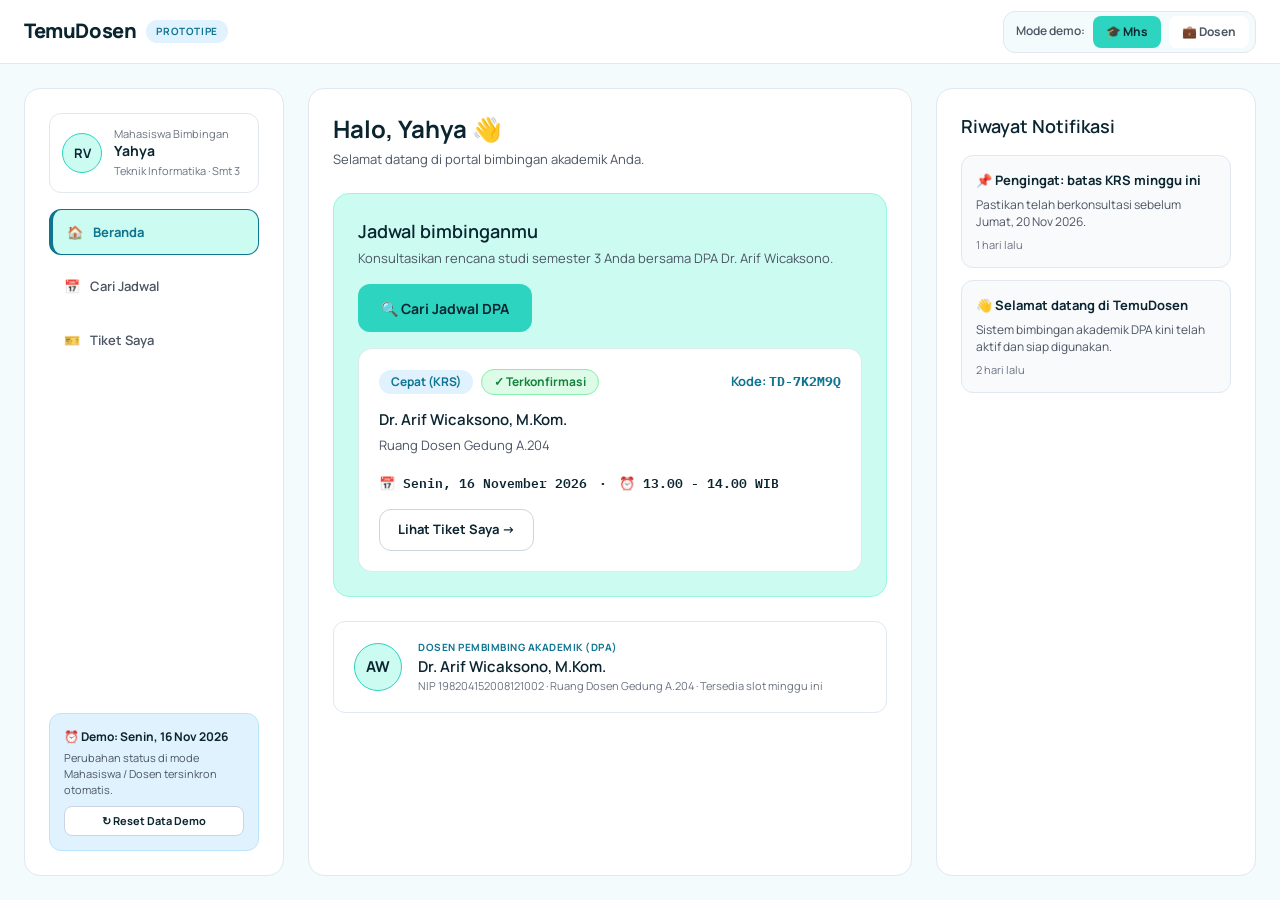
==== index.html @ 5d3fb0df "Upload awal front-end TemuDosen" ====
<!DOCTYPE html>
<html lang="id">
<head>
  <meta charset="UTF-8">
  <meta name="viewport" content="width=device-width, initial-scale=1.0">
  <title>TemuDosen — Beranda Mahasiswa</title>
  <!-- Google Fonts: Manrope & IBM Plex Mono -->
  <link rel="preconnect" href="https://fonts.googleapis.com">
  <link rel="preconnect" href="https://fonts.gstatic.com" crossorigin>
  <link href="https://fonts.googleapis.com/css2?family=IBM+Plex+Mono:wght@400;500;600;700&family=Manrope:wght@400;500;600;700;800&display=swap" rel="stylesheet">
  <!-- Bootstrap 5 CSS untuk membantu styling tombol dan utilitas -->
  <link href="https://cdn.jsdelivr.net/npm/bootstrap@5.3.3/dist/css/bootstrap.min.css" rel="stylesheet">
  <!-- Stylesheet Utama TemuDosen -->
  <link rel="stylesheet" href="css/style.css">
</head>
<body data-page="beranda">
  <!-- ==================== TOP NAVBAR ==================== -->
  <header class="topbar">
    <div class="topbar-inner">
      <a href="index.html" class="brand">
        <span class="brand-name">TemuDosen</span>
        <span class="brand-badge">PROTOTIPE</span>
      </a>

      <!-- Pengalih Mode Demo antar Halaman Mahasiswa & Dosen -->
      <div class="mode-switcher" aria-label="Pengalih Mode Demo">
        <span class="mode-switcher-label">Mode demo:</span>
        <a href="index.html" class="btn btn-sm mode-btn is-active" aria-current="page">🎓 Mhs</a>
        <a href="atur-jadwal.html" class="btn btn-sm mode-btn">💼 Dosen</a>
      </div>
    </div>
  </header>

  <!-- ==================== LAYOUT 3 ZONA ==================== -->
  <div class="app-layout">
    <!-- ZONA 1: SIDEBAR KIRI MAHASISWA -->
    <nav class="sidebar" aria-label="Menu Navigasi Mahasiswa">
      <!-- Kartu Profil Mahasiswa -->
      <div class="profile-card">
        <div class="avatar" aria-hidden="true">RV</div>
        <div>
          <span class="caption d-block">Mahasiswa Bimbingan</span>
          <div class="profile-name">Yahya</div>
          <span class="caption">Teknik Informatika · Smt 3</span>
        </div>
      </div>

      <!-- Daftar Link Menu (<a href>) -->
      <ul class="nav-menu">
        <li>
          <a href="index.html" class="nav-item is-active" aria-current="page">
            <span>🏠</span>
            <span>Beranda</span>
          </a>
        </li>
        <li>
          <a href="cari-jadwal.html" class="nav-item">
            <span>📅</span>
            <span>Cari Jadwal</span>
          </a>
        </li>
        <li>
          <a href="tiket.html" class="nav-item">
            <span>🎫</span>
            <span>Tiket Saya</span>
          </a>
        </li>
      </ul>

      <!-- Kotak Informasi Demo -->
      <div class="demo-callout">
        <strong>⏰ Demo: Senin, 16 Nov 2026</strong>
        <p>Perubahan status di mode Mahasiswa / Dosen tersinkron otomatis.</p>
        <button type="button" id="btnResetDemo" class="btn btn-outline-secondary btn-sm w-100 btn-reset-demo">
          ↻ Reset Data Demo
        </button>
      </div>
    </nav>

    <!-- ZONA 2: KONTEN UTAMA (LAYAR 1 — BERANDA) -->
    <main class="main-content">
      <section>
        <h1 class="page-title">Halo, Yahya 👋</h1>
        <p class="page-subtitle">Selamat datang di portal bimbingan akademik Anda.</p>
      </section>

      <!-- Hero Box Jadwal Bimbingan -->
      <section class="hero-box" aria-label="Jadwal Bimbingan Aktif">
        <div class="hero-top">
          <div>
            <h2 class="section-title">Jadwal bimbinganmu</h2>
            <p class="page-subtitle">Konsultasikan rencana studi semester 3 Anda bersama DPA Dr. Arif Wicaksono.</p>
          </div>
          <a href="cari-jadwal.html" class="btn btn-primary btn-lg">
            🔍 Cari Jadwal DPA
          </a>
        </div>

        <!-- Kartu Tiket Aktif (diisi ulang otomatis oleh js/app.js) -->
        <div id="berandaTicketContainer">
          <div class="hero-ticket-card">
            <div class="ticket-card-top">
              <div class="badge-group">
                <span class="badge badge-info">Cepat (KRS)</span>
                <span class="badge badge-success">✓ Terkonfirmasi</span>
              </div>
              <div class="ticket-code-inline">
                Kode: <span class="mono">TD-7K2M9Q</span>
              </div>
            </div>

            <div>
              <h3 class="card-title">Dr. Arif Wicaksono, M.Kom.</h3>
              <p class="page-subtitle">Ruang Dosen Gedung A.204</p>
            </div>

            <div class="ticket-card-bottom">
              <div class="ticket-datetime mono">
                <span>📅 Senin, 16 November 2026</span>
                <span>·</span>
                <span>⏰ 13.00 - 14.00 WIB</span>
              </div>
              <a href="tiket.html" class="btn btn-outline-secondary">
                Lihat Tiket Saya →
              </a>
            </div>
          </div>
        </div>
      </section>

      <!-- Kartu Profil Dosen Pembimbing Akademik (DPA) -->
      <section class="dpa-card" aria-label="Informasi Dosen Pembimbing Akademik">
        <div class="avatar avatar-lg" aria-hidden="true">AW</div>
        <div>
          <span class="label-upper">DOSEN PEMBIMBING AKADEMIK (DPA)</span>
          <h3 class="card-title">Dr. Arif Wicaksono, M.Kom.</h3>
          <p class="caption">NIP 198204152008121002 · Ruang Dosen Gedung A.204 · Tersedia slot minggu ini</p>
        </div>
      </section>
    </main>

    <!-- ZONA 3: PANEL KANAN (RIWAYAT NOTIFIKASI) -->
    <aside class="aside-panel" aria-label="Riwayat Notifikasi">
      <h2 class="section-title">Riwayat Notifikasi</h2>

      <div id="notifList" class="notif-list">
        <article class="notif-card">
          <div class="notif-title">📌 Pengingat: batas KRS minggu ini</div>
          <p class="notif-body">Pastikan telah berkonsultasi sebelum Jumat, 20 Nov 2026.</p>
          <span class="caption">1 hari lalu</span>
        </article>

        <article class="notif-card">
          <div class="notif-title">👋 Selamat datang di TemuDosen</div>
          <p class="notif-body">Sistem bimbingan akademik DPA kini telah aktif dan siap digunakan.</p>
          <span class="caption">2 hari lalu</span>
        </article>
      </div>
    </aside>
  </div>

  <!-- Toast Umpan Balik Ringan -->
  <div id="toast" class="toast" role="status" aria-live="polite"></div>

  <script src="js/app.js"></script>
</body>
</html>
---- css/style.css ----
/* ==========================================================================
   TemuDosen — Stylesheet Utama (Hi-Fi Prototype)
   Acuan: Laporan Tahap 2 Bab 2 (Design System), Bab 3 (Atomic & FSM), Bab 4 (Hi-Fi)
   ========================================================================== */

/* 1. DESIGN TOKENS (:root) — Proporsi Warna 60-30-10, Spasi 8-Titik, Tipografi */
:root {
  /* 60% Surface & Background */
  --color-bg-canvas: #F4FBFC;
  --color-bg-surface: #FFFFFF;
  --color-surface-subtle: #F8FAFC;
  --color-surface-muted: #F1F5F9;

  /* 30% Structural, Border & Text (Lulus WCAG AAA di atas putih/panel) */
  --color-text-primary: #0B2530;
  --color-text-secondary: #4B5563;
  --color-text-muted: #6B7280;
  --color-border: #E2E8F0;
  --color-border-strong: #CBD5E1;

  /* 10% Primary Accent & Highlight */
  --color-action-primary: #2DD4BF;       /* Teks wajib #0B2530 (CR 8,54:1 AAA) */
  --color-action-primary-hover: #22BFA9;
  --color-accent-selected: #0E7490;      /* Teks wajib #FFFFFF (CR 5,36:1 AA) */
  --color-highlight-mint: #CCFBF1;
  --color-highlight-mint-soft: #E6FBF6;
  --color-highlight-cyan-soft: #E0F2FE;

  /* Warna Semantik Status (Lulus WCAG AA + Wajib Dual-Signifier) */
  --color-status-success: #15803D;
  --color-status-success-bg: #DCFCE7;
  --color-status-success-soft: #F0FDF4;
  --color-status-success-border: #86EFAC;

  --color-status-warning: #B45309;
  --color-status-warning-bg: #FEF3C7;

  --color-status-danger: #B91C1C;
  --color-status-danger-hover: #991B1B;
  --color-status-danger-bg: #FEF2F2;
  --color-status-danger-border: #FCA5A5;

  --color-category-skripsi-bg: #EDE9FE;
  --color-category-skripsi-text: #5B21B6;

  /* Tipografi */
  --font-sans: 'Manrope', -apple-system, BlinkMacSystemFont, sans-serif;
  --font-mono: 'IBM Plex Mono', monospace;

  /* Skala Spasi 8-Titik */
  --space-xs: 4px;
  --space-sm: 8px;
  --space-md: 16px;
  --space-lg: 24px;
  --space-xl: 32px;

  /* Radius & Ukuran Kontrol */
  --radius-sm: 8px;
  --radius-md: 12px;
  --radius-lg: 16px;
  --radius-pill: 999px;
  --control-height: 48px;

  /* Transisi Micro-interaction (Ambang Kognitif <= 100ms & 150-300ms) */
  --transition-fast: 100ms ease;
  --transition-base: 200ms ease;
}

/* 2. RESET & BASE TYPOGRAPHY (Kompatibel dengan Bootstrap 5 CSS) */
*,
*::before,
*::after {
  box-sizing: border-box;
}

h1, h2, h3, h4, h5, h6, p, ul, ol {
  margin: 0;
}

ul, ol {
  padding: 0;
}

body {
  font-family: var(--font-sans);
  font-size: 13px;
  line-height: 1.54;
  color: var(--color-text-primary);
  background-color: var(--color-bg-canvas);
  min-height: 100vh;
  -webkit-font-smoothing: antialiased;
}

a {
  color: inherit;
  text-decoration: none;
}

a:hover {
  color: inherit;
}

button,
input,
select {
  font-family: inherit;
  font-size: inherit;
  color: inherit;
}

.mono {
  font-family: var(--font-mono);
  font-variant-numeric: tabular-nums;
}

/* Hierarki Tipografi Modular (Bab 2.1) */
h1, .page-title {
  font-size: 24px;
  font-weight: 700;
  line-height: 32px;
  color: var(--color-text-primary);
}

h2, .section-title {
  font-size: 18px;
  font-weight: 600;
  line-height: 26px;
  color: var(--color-text-primary);
}

h3, .card-title {
  font-size: 15px;
  font-weight: 600;
  line-height: 22px;
  color: var(--color-text-primary);
}

.page-subtitle {
  font-size: 13px;
  color: var(--color-text-secondary);
  margin-top: var(--space-xs);
}

.caption {
  font-size: 11px;
  line-height: 16px;
  color: var(--color-text-muted);
}

.label-upper {
  display: block;
  font-size: 10px;
  font-weight: 700;
  line-height: 14px;
  letter-spacing: 0.05em;
  text-transform: uppercase;
  color: var(--color-text-muted);
}

/* 3. LAYOUT UTAMA (Top Navbar 64px + Grid 3 Zona Desktop 1440px) */
.topbar {
  position: sticky;
  top: 0;
  z-index: 50;
  height: 64px;
  background-color: var(--color-bg-surface);
  border-bottom: 1px solid var(--color-border);
}

.topbar-inner {
  max-width: 1440px;
  height: 100%;
  margin: 0 auto;
  padding: 0 var(--space-lg);
  display: flex;
  align-items: center;
  justify-content: space-between;
  gap: var(--space-md);
}

.brand {
  display: flex;
  align-items: center;
  gap: 10px;
}

.brand-name {
  font-size: 20px;
  font-weight: 800;
  letter-spacing: -0.02em;
  color: var(--color-text-primary);
}

.brand-badge {
  font-size: 10px;
  font-weight: 700;
  letter-spacing: 0.06em;
  padding: 4px 10px;
  border-radius: var(--radius-pill);
  background-color: var(--color-highlight-cyan-soft);
  color: var(--color-accent-selected);
}

.mode-switcher {
  display: flex;
  align-items: center;
  gap: var(--space-sm);
  background-color: var(--color-bg-canvas);
  border: 1px solid var(--color-border);
  border-radius: var(--radius-md);
  padding: 4px 6px 4px 12px;
}

.mode-switcher-label {
  font-size: 12px;
  font-weight: 600;
  color: var(--color-text-secondary);
}

.mode-btn {
  display: inline-flex;
  align-items: center;
  gap: 6px;
  min-height: 32px;
  padding: 5px 14px;
  border: 1px solid transparent;
  border-radius: var(--radius-sm);
  background-color: var(--color-bg-surface);
  font-size: 12px;
  font-weight: 600;
  color: var(--color-text-secondary);
  cursor: pointer;
  transition: background-color var(--transition-fast), color var(--transition-fast), transform var(--transition-fast);
}

.mode-btn:hover {
  color: var(--color-text-primary);
  background-color: var(--color-surface-subtle);
}

.mode-btn.is-active {
  background-color: var(--color-action-primary);
  color: var(--color-text-primary);
  font-weight: 700;
}

.mode-btn.is-active:hover {
  background-color: var(--color-action-primary-hover);
  color: var(--color-text-primary);
}

/* Grid 3 Zona: Sidebar Kiri (~260px) | Konten Utama (Fluid) | Panel Kanan (~320px) */
.app-layout {
  max-width: 1440px;
  margin: 0 auto;
  padding: var(--space-lg);
  display: grid;
  grid-template-columns: 260px minmax(0, 1fr) 320px;
  gap: var(--space-lg);
  align-items: start;
}

.sidebar,
.main-content,
.aside-panel {
  background-color: var(--color-bg-surface);
  border: 1px solid var(--color-border);
  border-radius: var(--radius-lg);
  padding: var(--space-lg);
}

.sidebar {
  display: flex;
  flex-direction: column;
  gap: var(--space-md);
  min-height: calc(100vh - 112px);
}

.main-content {
  display: flex;
  flex-direction: column;
  gap: var(--space-lg);
  min-height: calc(100vh - 112px);
}

.aside-panel {
  display: flex;
  flex-direction: column;
  gap: var(--space-md);
  min-height: calc(100vh - 112px);
}

/* Sidebar: Kartu Profil, Daftar Menu, & Boks Demo */
.profile-card {
  display: flex;
  align-items: center;
  gap: 12px;
  padding: 12px;
  border: 1px solid var(--color-border);
  border-radius: var(--radius-md);
  background-color: var(--color-bg-surface);
}

.avatar {
  width: 40px;
  height: 40px;
  flex-shrink: 0;
  border-radius: 50%;
  display: flex;
  align-items: center;
  justify-content: center;
  font-weight: 700;
  font-size: 13px;
  background-color: var(--color-highlight-mint);
  color: var(--color-text-primary);
  border: 1.5px solid var(--color-action-primary);
}

.avatar-lg {
  width: 48px;
  height: 48px;
  font-size: 15px;
}

.avatar-accent {
  background-color: var(--color-accent-selected);
  color: #FFFFFF;
  border-color: var(--color-accent-selected);
}

.avatar-success {
  background-color: var(--color-status-success-bg);
  color: var(--color-status-success);
  border-color: var(--color-status-success-border);
}

.profile-name {
  font-size: 14px;
  font-weight: 700;
  line-height: 1.3;
}

.nav-menu {
  display: flex;
  flex-direction: column;
  gap: var(--space-sm);
  list-style: none;
}

.nav-item {
  display: flex;
  align-items: center;
  gap: 10px;
  padding: 12px 14px;
  border-radius: var(--radius-md);
  border: 1.5px solid transparent;
  font-size: 13px;
  font-weight: 600;
  color: var(--color-text-secondary);
  transition: background-color var(--transition-fast), border-color var(--transition-fast), color var(--transition-fast);
}

.nav-item:hover {
  background-color: var(--color-surface-subtle);
  color: var(--color-text-primary);
}

.nav-item.is-active {
  background-color: var(--color-highlight-mint);
  border-color: var(--color-accent-selected);
  border-left-width: 4px;
  color: var(--color-accent-selected);
  font-weight: 700;
}

.demo-callout {
  margin-top: auto;
  padding: 14px;
  border-radius: var(--radius-md);
  background-color: var(--color-highlight-cyan-soft);
  border: 1px solid #BAE6FD;
  font-size: 12px;
}

.demo-callout strong {
  display: block;
  margin-bottom: var(--space-xs);
  color: var(--color-text-primary);
}

.demo-callout p {
  font-size: 11px;
  color: var(--color-text-secondary);
  line-height: 1.45;
}

/* 4. KOMPONEN ATOMIC & MOLECULAR */

/* Tombol Dasar — Override Bootstrap .btn agar sesuai warna Hi-Fi TemuDosen */
.btn {
  display: inline-flex;
  align-items: center;
  justify-content: center;
  gap: var(--space-sm);
  min-height: 42px;
  padding: 0 18px;
  border-radius: var(--radius-md);
  border: 1.5px solid transparent;
  font-size: 13px;
  font-weight: 700;
  cursor: pointer;
  white-space: nowrap;
  text-decoration: none;
  transition: background-color var(--transition-fast), border-color var(--transition-fast), transform var(--transition-fast), box-shadow var(--transition-fast), opacity var(--transition-fast);
}

.btn-sm {
  min-height: 32px;
  padding: 4px 12px;
  font-size: 12px;
  border-radius: var(--radius-sm);
}

.btn-lg {
  min-height: var(--control-height);
  padding: 0 22px;
  font-size: 14px;
  border-radius: var(--radius-md);
}

.btn-block {
  width: 100%;
}

.btn-primary {
  --bs-btn-bg: var(--color-action-primary);
  --bs-btn-border-color: transparent;
  --bs-btn-color: var(--color-text-primary);
  --bs-btn-hover-bg: var(--color-action-primary-hover);
  --bs-btn-hover-border-color: transparent;
  --bs-btn-hover-color: var(--color-text-primary);
  --bs-btn-active-bg: var(--color-action-primary-hover);
  --bs-btn-active-border-color: transparent;
  --bs-btn-active-color: var(--color-text-primary);
  background-color: var(--color-action-primary);
  border-color: transparent;
  color: var(--color-text-primary);
}

.btn-primary:hover:not(:disabled) {
  background-color: var(--color-action-primary-hover);
  border-color: transparent;
  color: var(--color-text-primary);
  box-shadow: 0 4px 12px rgba(45, 212, 191, 0.28);
}

.btn-secondary,
.btn-outline-secondary {
  --bs-btn-bg: var(--color-bg-surface);
  --bs-btn-border-color: var(--color-border-strong);
  --bs-btn-color: var(--color-text-primary);
  --bs-btn-hover-bg: var(--color-surface-subtle);
  --bs-btn-hover-border-color: var(--color-text-secondary);
  --bs-btn-hover-color: var(--color-text-primary);
  --bs-btn-active-bg: var(--color-surface-muted);
  --bs-btn-active-border-color: var(--color-text-secondary);
  --bs-btn-active-color: var(--color-text-primary);
  background-color: var(--color-bg-surface);
  border-color: var(--color-border-strong);
  color: var(--color-text-primary);
}

.btn-secondary:hover:not(:disabled),
.btn-outline-secondary:hover:not(:disabled) {
  background-color: var(--color-surface-subtle);
  border-color: var(--color-text-secondary);
  color: var(--color-text-primary);
}

.btn-danger {
  --bs-btn-bg: var(--color-status-danger);
  --bs-btn-border-color: transparent;
  --bs-btn-color: #FFFFFF;
  --bs-btn-hover-bg: var(--color-status-danger-hover);
  --bs-btn-hover-border-color: transparent;
  --bs-btn-hover-color: #FFFFFF;
  background-color: var(--color-status-danger);
  border-color: transparent;
  color: #FFFFFF;
}

.btn-danger:hover:not(:disabled) {
  background-color: var(--color-status-danger-hover);
  border-color: transparent;
  color: #FFFFFF;
  box-shadow: 0 4px 12px rgba(185, 28, 28, 0.28);
}

.btn-icon-back {
  width: 40px;
  height: 40px;
  min-height: 40px;
  padding: 0;
  flex-shrink: 0;
  display: inline-flex;
  align-items: center;
  justify-content: center;
  border-radius: var(--radius-sm);
  border: 1px solid var(--color-border-strong);
  background-color: var(--color-bg-surface);
  color: var(--color-accent-selected);
  font-size: 16px;
  font-weight: 700;
  cursor: pointer;
  transition: background-color var(--transition-fast), border-color var(--transition-fast);
}

.btn-icon-back:hover {
  background-color: var(--color-highlight-mint-soft);
  border-color: var(--color-accent-selected);
  color: var(--color-accent-selected);
}

/* Badge / Status Pills (Dual-Signifier: Warna + Ikon + Teks) */
.badge {
  display: inline-flex;
  align-items: center;
  gap: 5px;
  padding: 4px 12px;
  border-radius: var(--radius-pill);
  font-size: 12px;
  font-weight: 700;
  line-height: 1.3;
  white-space: nowrap;
}

.badge-info {
  background-color: var(--color-highlight-cyan-soft);
  color: var(--color-accent-selected);
}

.badge-success {
  background-color: var(--color-status-success-bg);
  color: var(--color-status-success);
  border: 1px solid var(--color-status-success-border);
}

.badge-selected {
  background-color: var(--color-accent-selected);
  color: #FFFFFF;
}

.badge-muted {
  background-color: var(--color-border);
  color: var(--color-text-secondary);
}

.badge-danger {
  background-color: var(--color-status-danger-bg);
  color: var(--color-status-danger);
  border: 1px solid var(--color-status-danger-border);
}

.badge-mint {
  background-color: var(--color-highlight-mint);
  color: var(--color-text-primary);
}

.badge-skripsi {
  background-color: var(--color-category-skripsi-bg);
  color: var(--color-category-skripsi-text);
}

/* Segmented Control 2-Opsi (Hukum Hick: Opsi <= 5) */
.segmented-control {
  display: grid;
  grid-template-columns: 1fr 1fr;
  gap: 6px;
  padding: 5px;
  border-radius: var(--radius-md);
  background-color: var(--color-highlight-cyan-soft);
}

.segmented-btn {
  min-height: 40px;
  border: none;
  border-radius: var(--radius-sm);
  background: transparent;
  font-size: 13px;
  font-weight: 600;
  color: var(--color-text-secondary);
  cursor: pointer;
  transition: background-color var(--transition-fast), color var(--transition-fast);
}

.segmented-btn:hover:not(.is-active) {
  color: var(--color-text-primary);
}

.segmented-btn.is-active {
  background-color: var(--color-action-primary);
  color: var(--color-text-primary);
  font-weight: 700;
  box-shadow: 0 2px 6px rgba(11, 37, 48, 0.08);
}

/* 5. 6 STATUS INTERAKSI FSM (Default, Hover, Focus, Active, Disabled, Loading) */
button:focus-visible,
a:focus-visible,
input:focus-visible,
[tabindex]:focus-visible {
  outline: 2px solid var(--color-accent-selected);
  outline-offset: 2px;
}

.btn:active:not(:disabled),
.day-chip:active:not(:disabled),
.slot-card:active:not(:disabled),
.stepper-btn:active:not(:disabled) {
  transform: scale(0.98);
}

button:disabled,
.is-disabled {
  opacity: 0.48;
  cursor: not-allowed !important;
  pointer-events: none;
}

.btn.is-loading {
  opacity: 0.85;
  cursor: wait;
  pointer-events: none;
}

.btn.is-loading::before {
  content: "";
  width: 14px;
  height: 14px;
  border: 2px solid currentColor;
  border-right-color: transparent;
  border-radius: 50%;
  animation: spin 600ms linear infinite;
}

@keyframes spin {
  to { transform: rotate(360deg); }
}

/* 6. STYLING KHUSUS PER LAYAR */

/* Header Konten dengan Tombol Kembali (Layar 2 & 3) */
.page-header-row {
  display: flex;
  align-items: center;
  justify-content: space-between;
  gap: var(--space-md);
}

.page-header-left {
  display: flex;
  align-items: center;
  gap: 14px;
}

/* --- LAYAR 1: DASBOR UTAMA MAHASISWA --- */
.hero-box {
  background-color: var(--color-highlight-mint);
  border: 1px solid #99F6E4;
  border-radius: var(--radius-lg);
  padding: var(--space-lg);
  display: flex;
  flex-direction: column;
  gap: var(--space-md);
}

.hero-top {
  display: flex;
  align-items: center;
  justify-content: space-between;
  gap: var(--space-md);
  flex-wrap: wrap;
}

.hero-ticket-card {
  background-color: var(--color-bg-surface);
  border-radius: 14px;
  padding: 20px;
  border: 1px solid rgba(14, 116, 144, 0.14);
  display: flex;
  flex-direction: column;
  gap: 14px;
}

.ticket-card-top {
  display: flex;
  align-items: center;
  justify-content: space-between;
  gap: var(--space-sm);
  flex-wrap: wrap;
}

.badge-group {
  display: flex;
  align-items: center;
  gap: var(--space-sm);
  flex-wrap: wrap;
}

.ticket-code-inline {
  font-size: 13px;
  font-weight: 700;
  color: var(--color-accent-selected);
}

.ticket-card-bottom {
  display: flex;
  align-items: center;
  justify-content: space-between;
  gap: var(--space-md);
  flex-wrap: wrap;
  padding-top: var(--space-xs);
}

.ticket-datetime {
  display: flex;
  align-items: center;
  gap: 12px;
  font-size: 13px;
  font-weight: 600;
  color: var(--color-text-primary);
  flex-wrap: wrap;
}

.empty-ticket-box {
  background-color: var(--color-bg-surface);
  border: 1.5px dashed var(--color-border-strong);
  border-radius: 14px;
  padding: 20px;
  text-align: center;
  color: var(--color-text-secondary);
}

.dpa-card {
  display: flex;
  align-items: center;
  gap: var(--space-md);
  padding: 18px 20px;
  border: 1px solid var(--color-border);
  border-radius: var(--radius-md);
  background-color: var(--color-bg-surface);
}

.dpa-card .label-upper {
  color: var(--color-accent-selected);
  margin-bottom: 2px;
}

/* Panel Kanan: Daftar Notifikasi & Petunjuk */
.notif-list,
.guide-list,
.scheduled-list {
  display: flex;
  flex-direction: column;
  gap: 12px;
}

.notif-card,
.guide-card {
  background-color: var(--color-surface-subtle);
  border: 1px solid var(--color-border);
  border-radius: var(--radius-md);
  padding: 14px;
  display: flex;
  flex-direction: column;
  gap: 6px;
}

.notif-card.is-emergency {
  background-color: var(--color-status-danger-bg);
  border-color: var(--color-status-danger-border);
}

.notif-card.is-emergency .notif-title {
  color: var(--color-status-danger);
}

.notif-title {
  font-size: 13px;
  font-weight: 700;
  color: var(--color-text-primary);
}

.notif-body {
  font-size: 12px;
  color: var(--color-text-secondary);
  line-height: 1.45;
}

/* --- LAYAR 2: EKSPLORASI JADWAL --- */
.day-selector-wrap {
  border: 1px solid var(--color-border);
  border-radius: var(--radius-md);
  padding: 10px;
  display: grid;
  grid-template-columns: repeat(7, minmax(0, 1fr));
  gap: var(--space-sm);
  overflow-x: auto;
}

.day-chip {
  min-height: 60px;
  padding: 10px 8px;
  border-radius: 10px;
  border: 1.5px solid transparent;
  background-color: var(--color-surface-subtle);
  font-size: 12px;
  font-weight: 600;
  color: var(--color-text-primary);
  cursor: pointer;
  display: flex;
  flex-direction: column;
  align-items: center;
  justify-content: center;
  gap: 2px;
  transition: background-color var(--transition-fast), border-color var(--transition-fast), transform var(--transition-fast);
}

.day-chip:hover:not(:disabled):not(.is-active) {
  border-color: var(--color-border-strong);
  background-color: var(--color-highlight-mint-soft);
}

.day-chip.is-active {
  background-color: var(--color-action-primary);
  color: var(--color-text-primary);
  font-weight: 700;
}

.slot-list {
  display: flex;
  flex-direction: column;
  gap: 12px;
}

.slot-card {
  width: 100%;
  text-align: left;
  padding: 16px 20px;
  border-radius: 14px;
  border: 1.5px solid var(--color-border);
  background-color: var(--color-bg-surface);
  display: flex;
  align-items: center;
  justify-content: space-between;
  gap: var(--space-md);
  cursor: pointer;
  transition: background-color var(--transition-base), border-color var(--transition-base), transform var(--transition-fast);
}

.slot-card:hover:not(:disabled):not(.is-selected) {
  background-color: var(--color-surface-subtle);
  border-color: var(--color-text-secondary);
}

.slot-card.is-selected {
  background-color: var(--color-highlight-mint);
  border: 2px solid var(--color-accent-selected);
}

.slot-card.is-full {
  background-color: var(--color-surface-muted);
  border-color: var(--color-border);
  color: var(--color-text-muted);
}

.slot-time {
  font-size: 16px;
  font-weight: 700;
  margin-bottom: 6px;
}

/* Progress Dots Indikator Kapasitas (Hukum Closure & Dual-Signifier) */
.quota-dots {
  display: flex;
  align-items: center;
  gap: 5px;
}

.quota-dot {
  width: 10px;
  height: 10px;
  border-radius: 50%;
  border: 1.5px solid var(--color-text-secondary);
  background-color: transparent;
}

.quota-dot.is-filled {
  background-color: var(--color-text-primary);
  border-color: var(--color-text-primary);
}

.slot-card.is-full .quota-dot.is-filled {
  background-color: #94A3B8;
  border-color: #94A3B8;
}

/* Panel Kanan Ringkasan Pilihan */
.summary-list {
  display: flex;
  flex-direction: column;
  gap: 14px;
  padding: var(--space-sm) 0;
}

.summary-item-label {
  font-size: 12px;
  color: var(--color-text-muted);
  margin-bottom: 2px;
}

.summary-item-value {
  font-size: 14px;
  font-weight: 700;
  color: var(--color-text-primary);
}

.summary-item-value.is-accent {
  color: var(--color-accent-selected);
}

.constraint-alert {
  padding: 12px 14px;
  border-radius: var(--radius-sm);
  background-color: var(--color-status-warning-bg);
  border: 1px solid #FCD34D;
  color: var(--color-status-warning);
  font-size: 12px;
  font-weight: 600;
  line-height: 1.45;
}

/* --- LAYAR 3: RESI & STATUS AKSES (TICKET NOTCH & 3-STEP STEPPER) --- */
.receipt-card {
  border: 2px solid var(--color-action-primary);
  border-radius: var(--radius-lg);
  background-color: var(--color-bg-surface);
  overflow: hidden;
}

.receipt-header {
  position: relative;
  background-color: var(--color-highlight-mint);
  padding: 22px 24px;
  display: flex;
  align-items: center;
  justify-content: space-between;
  gap: var(--space-md);
  flex-wrap: wrap;
}

/* Efek Ticket Notch (Lekukan setengah lingkaran kiri & kanan — Hukum Closure) */
.receipt-header::before,
.receipt-header::after {
  content: "";
  position: absolute;
  bottom: -12px;
  width: 24px;
  height: 24px;
  border-radius: 50%;
  background-color: var(--color-bg-surface);
  border: 2px solid var(--color-action-primary);
}

.receipt-header::before {
  left: -14px;
}

.receipt-header::after {
  right: -14px;
}

.receipt-code {
  font-size: 28px;
  font-weight: 800;
  letter-spacing: 0.02em;
  color: var(--color-text-primary);
  margin-top: 2px;
}

.receipt-body {
  padding: 24px;
  display: flex;
  flex-direction: column;
  gap: 22px;
}

.receipt-dpa-box {
  border: 1px solid var(--color-border);
  border-radius: var(--radius-md);
  padding: 16px 18px;
  display: flex;
  align-items: center;
  justify-content: space-between;
  gap: var(--space-md);
  flex-wrap: wrap;
}

.receipt-dpa-info {
  display: flex;
  align-items: center;
  gap: 14px;
}

.receipt-datetime {
  display: flex;
  align-items: center;
  gap: 14px;
  font-size: 13px;
  font-weight: 700;
  color: var(--color-accent-selected);
  flex-wrap: wrap;
}

/* Horizontal 3-Step Stepper (Hukum Continuity) */
.stepper-section {
  display: flex;
  flex-direction: column;
  gap: var(--space-md);
}

.stepper {
  display: grid;
  grid-template-columns: repeat(3, 1fr);
  position: relative;
}

.step-item {
  position: relative;
  display: flex;
  flex-direction: column;
  align-items: center;
  text-align: center;
  gap: var(--space-sm);
  z-index: 1;
}

.step-item:not(:last-child)::after {
  content: "";
  position: absolute;
  top: 19px;
  left: 50%;
  width: 100%;
  height: 4px;
  background-color: var(--color-border);
  z-index: -1;
}

.step-item.is-done:not(:last-child)::after {
  background-color: var(--color-action-primary);
}

.step-circle {
  width: 40px;
  height: 40px;
  border-radius: 50%;
  background-color: var(--color-bg-surface);
  border: 2px solid var(--color-border-strong);
  display: flex;
  align-items: center;
  justify-content: center;
  font-size: 14px;
  font-weight: 700;
  color: var(--color-text-muted);
}

.step-label {
  font-size: 12px;
  font-weight: 600;
  color: var(--color-text-muted);
}

.step-item.is-done .step-circle {
  background-color: var(--color-action-primary);
  border-color: var(--color-action-primary);
  color: var(--color-text-primary);
}

.step-item.is-done .step-label {
  color: var(--color-text-primary);
  font-weight: 700;
}

.step-item.is-current .step-circle {
  border-color: var(--color-accent-selected);
  color: var(--color-accent-selected);
}

.step-item.is-current .step-label {
  color: var(--color-accent-selected);
  font-weight: 700;
}

.receipt-note {
  background-color: var(--color-highlight-cyan-soft);
  border: 1px solid #BAE6FD;
  border-radius: 10px;
  padding: 12px 16px;
  font-size: 13px;
  font-weight: 600;
  color: var(--color-text-primary);
}

.action-row {
  display: flex;
  align-items: center;
  gap: 12px;
  flex-wrap: wrap;
}

/* --- LAYAR 4: MANAJEMEN JADWAL DOSEN --- */
.form-card {
  border: 1.5px solid #99F6E4;
  border-radius: var(--radius-lg);
  padding: var(--space-lg);
  background-color: var(--color-bg-surface);
  display: flex;
  flex-direction: column;
  gap: 18px;
}

.form-group {
  display: flex;
  flex-direction: column;
  gap: 6px;
}

/* Persistent Top-Aligned Label (Bab 3.2) */
.form-label {
  font-size: 13px;
  font-weight: 700;
  color: var(--color-text-primary);
}

.form-label .required {
  color: var(--color-status-danger);
}

.form-row-2col {
  display: grid;
  grid-template-columns: 1fr 1fr;
  gap: var(--space-md);
}

.form-input {
  width: 100%;
  height: 46px;
  padding: 0 14px;
  border-radius: 10px;
  border: 1.5px solid var(--color-text-secondary);
  background-color: var(--color-bg-surface);
  font-size: 14px;
  font-weight: 600;
  color: var(--color-text-primary);
  transition: border-color var(--transition-fast), box-shadow var(--transition-fast);
}

.form-input:focus {
  outline: none;
  border-color: var(--color-accent-selected);
  box-shadow: 0 0 0 3px rgba(14, 116, 144, 0.16);
}

.form-input.is-invalid {
  border-color: var(--color-status-danger);
  background-color: var(--color-status-danger-bg);
}

.form-helper {
  font-size: 11px;
  color: var(--color-text-muted);
}

.form-error {
  font-size: 12px;
  font-weight: 700;
  color: var(--color-status-danger);
  display: none;
}

.form-error.is-visible {
  display: block;
}

.form-footer-row {
  display: flex;
  align-items: flex-end;
  justify-content: space-between;
  gap: var(--space-md);
  flex-wrap: wrap;
}

/* Stepper Counter Kuota (1-10) */
.stepper-counter {
  display: inline-flex;
  align-items: center;
  gap: 16px;
  padding: 5px;
  border: 1.5px solid var(--color-text-secondary);
  border-radius: 10px;
  background-color: var(--color-bg-surface);
}

.stepper-btn {
  width: 36px;
  height: 36px;
  border: none;
  border-radius: var(--radius-sm);
  background-color: transparent;
  font-size: 18px;
  font-weight: 700;
  cursor: pointer;
  display: inline-flex;
  align-items: center;
  justify-content: center;
  transition: background-color var(--transition-fast), transform var(--transition-fast);
}

.stepper-btn:hover:not(:disabled) {
  background-color: var(--color-surface-muted);
}

.stepper-btn.is-plus {
  background-color: var(--color-action-primary);
  color: var(--color-text-primary);
}

.stepper-btn.is-plus:hover:not(:disabled) {
  background-color: var(--color-action-primary-hover);
}

.stepper-value {
  min-width: 28px;
  text-align: center;
  font-size: 16px;
  font-weight: 700;
}

/* Panel Kanan Layar 4: Slot Terjadwal Hari Ini */
.scheduled-card {
  background-color: var(--color-surface-subtle);
  border: 1px solid var(--color-border);
  border-radius: var(--radius-md);
  padding: 14px;
  display: flex;
  align-items: center;
  justify-content: space-between;
  gap: var(--space-sm);
  animation: fadeSlideIn 250ms ease;
}

@keyframes fadeSlideIn {
  from { opacity: 0; transform: translateY(-6px); }
  to { opacity: 1; transform: translateY(0); }
}

.scheduled-time {
  font-size: 13px;
  font-weight: 700;
  margin-bottom: 6px;
}

.scheduled-quota {
  font-size: 12px;
  font-weight: 700;
  color: var(--color-accent-selected);
}

/* --- LAYAR 5: AGENDA & MODE DARURAT DOSEN --- */
.agenda-list {
  display: flex;
  flex-direction: column;
  gap: 12px;
}

.agenda-card {
  padding: 16px 20px;
  border-radius: 14px;
  border: 1.5px solid var(--color-border);
  background-color: var(--color-bg-surface);
  display: flex;
  align-items: center;
  justify-content: space-between;
  gap: var(--space-md);
  flex-wrap: wrap;
  transition: background-color var(--transition-base), border-color var(--transition-base);
}

.agenda-card.is-highlighted {
  border: 2px solid var(--color-accent-selected);
}

.agenda-card.is-done {
  background-color: var(--color-status-success-soft);
  border-color: var(--color-status-success-border);
}

.agenda-card.is-cancelled {
  background-color: var(--color-status-danger-bg);
  border-color: var(--color-status-danger-border);
  opacity: 0.78;
}

.agenda-student {
  display: flex;
  align-items: center;
  gap: 14px;
}

.agenda-meta {
  display: flex;
  align-items: center;
  gap: 10px;
  flex-wrap: wrap;
  font-size: 12px;
  color: var(--color-text-secondary);
  margin-top: 3px;
}

/* Panel Kanan Layar 5: Isolasi Mode Darurat Dosen */
.aside-panel.is-emergency-zone {
  border: 1.5px solid var(--color-status-danger-border);
}

.emergency-heading {
  font-size: 18px;
  font-weight: 700;
  color: var(--color-status-danger);
  display: flex;
  align-items: center;
  gap: var(--space-sm);
}

.emergency-desc {
  font-size: 13px;
  color: var(--color-text-secondary);
  line-height: 1.5;
}

.emergency-trigger {
  width: 100%;
  padding: 5px;
  border-radius: var(--radius-md);
  border: 2px solid var(--color-status-danger);
  background-color: var(--color-status-danger-bg);
  display: flex;
  align-items: center;
  gap: 12px;
  cursor: pointer;
  text-align: left;
  transition: background-color var(--transition-fast), transform var(--transition-fast), box-shadow var(--transition-fast);
}

.emergency-trigger:hover:not(:disabled) {
  background-color: #FEE2E2;
  box-shadow: 0 4px 12px rgba(185, 28, 28, 0.16);
}

.emergency-knob {
  width: 44px;
  height: 44px;
  flex-shrink: 0;
  border-radius: var(--radius-sm);
  background-color: var(--color-status-danger);
  color: #FFFFFF;
  font-weight: 800;
  font-size: 15px;
  display: flex;
  align-items: center;
  justify-content: center;
}

.emergency-trigger-text {
  font-size: 13px;
  font-weight: 700;
  color: var(--color-status-danger);
}

.emergency-hint {
  font-size: 11px;
  color: var(--color-status-danger);
}

/* 7. MODAL DIALOG KONFIRMASI DESTRUKTIF (Figure-Ground & 4 Elemen Wajib) */
.modal-backdrop {
  position: fixed;
  inset: 0;
  width: 100%;
  height: 100%;
  z-index: 1050;
  background-color: rgba(11, 37, 48, 0.6);
  display: flex;
  align-items: center;
  justify-content: center;
  padding: var(--space-md);
  opacity: 0;
  visibility: hidden;
  pointer-events: none;
  transition: opacity var(--transition-base), visibility var(--transition-base);
}

.modal-backdrop.is-open {
  opacity: 1;
  visibility: visible;
  pointer-events: auto;
}

.modal-dialog {
  width: 100%;
  max-width: 480px;
  margin: 0;
  pointer-events: auto;
  background-color: var(--color-bg-surface);
  border-radius: var(--radius-lg);
  border: 1.5px solid var(--color-status-danger-border);
  box-shadow: 0 20px 48px rgba(11, 37, 48, 0.25);
  padding: var(--space-lg);
  display: flex;
  flex-direction: column;
  gap: var(--space-md);
  transform: translateY(8px);
  transition: transform var(--transition-base);
}

.modal-backdrop.is-open .modal-dialog {
  transform: translateY(0);
}

.modal-header {
  display: flex;
  align-items: flex-start;
  justify-content: space-between;
  gap: 12px;
  padding: 0;
  border-bottom: none;
}

.modal-title {
  font-size: 18px;
  font-weight: 700;
  color: var(--color-status-danger);
  line-height: 1.35;
}

.modal-close {
  width: 34px;
  height: 34px;
  flex-shrink: 0;
  border-radius: var(--radius-sm);
  border: 1px solid var(--color-border-strong);
  background-color: var(--color-bg-surface);
  color: var(--color-text-secondary);
  font-size: 16px;
  font-weight: 700;
  cursor: pointer;
}

.modal-close:hover {
  background-color: var(--color-surface-muted);
  color: var(--color-text-primary);
}

.modal-consequence {
  padding: 14px;
  border-radius: var(--radius-sm);
  background-color: var(--color-status-danger-bg);
  border: 1px solid var(--color-status-danger-border);
  font-size: 13px;
  color: var(--color-text-primary);
  line-height: 1.55;
}

.modal-actions {
  display: flex;
  align-items: center;
  justify-content: flex-end;
  gap: 10px;
  flex-wrap: wrap;
  padding-top: var(--space-xs);
}

/* Toast Umpan Balik Ringan (Visibility of System Status) */
.toast,
.toast:not(.show) {
  display: block;
  position: fixed;
  bottom: 24px;
  right: 24px;
  z-index: 1080;
  width: auto;
  max-width: 360px;
  padding: 12px 16px;
  border: none;
  border-radius: var(--radius-md);
  background-color: var(--color-text-primary);
  color: #FFFFFF;
  font-size: 13px;
  font-weight: 600;
  box-shadow: 0 12px 30px rgba(11, 37, 48, 0.25);
  opacity: 0;
  transform: translateY(12px);
  pointer-events: none;
  transition: opacity var(--transition-base), transform var(--transition-base);
}

.toast.is-visible {
  opacity: 1;
  transform: translateY(0);
}

.btn-reset-demo {
  margin-top: 8px;
  min-height: 30px;
  padding: 4px 10px;
  font-size: 11px;
}

/* 8. RESPONSIVE TABLET & MOBILE (< 576px: 4-Column Stack & Bottom Navigation) */
@media (max-width: 1080px) {
  .app-layout {
    grid-template-columns: 220px minmax(0, 1fr);
  }
  .aside-panel {
    grid-column: 1 / -1;
    min-height: auto;
  }
}

@media (max-width: 576px) {
  body {
    padding-bottom: 72px;
  }

  .topbar-inner {
    padding: 0 var(--space-md);
  }

  .brand-badge,
  .mode-switcher-label {
    display: none;
  }

  .app-layout {
    grid-template-columns: 1fr;
    padding: var(--space-md);
    gap: var(--space-md);
  }

  .main-content,
  .aside-panel {
    min-height: auto;
    padding: var(--space-md);
  }

  /* Sidebar bertransformasi menjadi Bottom Navigation Bar 64px (Bab 2.1) */
  .sidebar {
    position: fixed;
    left: 0;
    right: 0;
    bottom: 0;
    z-index: 60;
    min-height: 64px;
    height: 64px;
    padding: 8px 12px;
    border-radius: 0;
    border-left: none;
    border-right: none;
    border-bottom: none;
    flex-direction: row;
    align-items: center;
  }

  .sidebar .profile-card,
  .sidebar .demo-callout {
    display: none;
  }

  .nav-menu {
    width: 100%;
    flex-direction: row;
    justify-content: space-around;
  }

  .nav-item {
    flex: 1;
    justify-content: center;
    padding: 8px 6px;
    font-size: 11px;
    border-left-width: 1.5px;
  }

  .day-selector-wrap {
    grid-template-columns: repeat(7, 84px);
  }

  .form-row-2col {
    grid-template-columns: 1fr;
  }
}
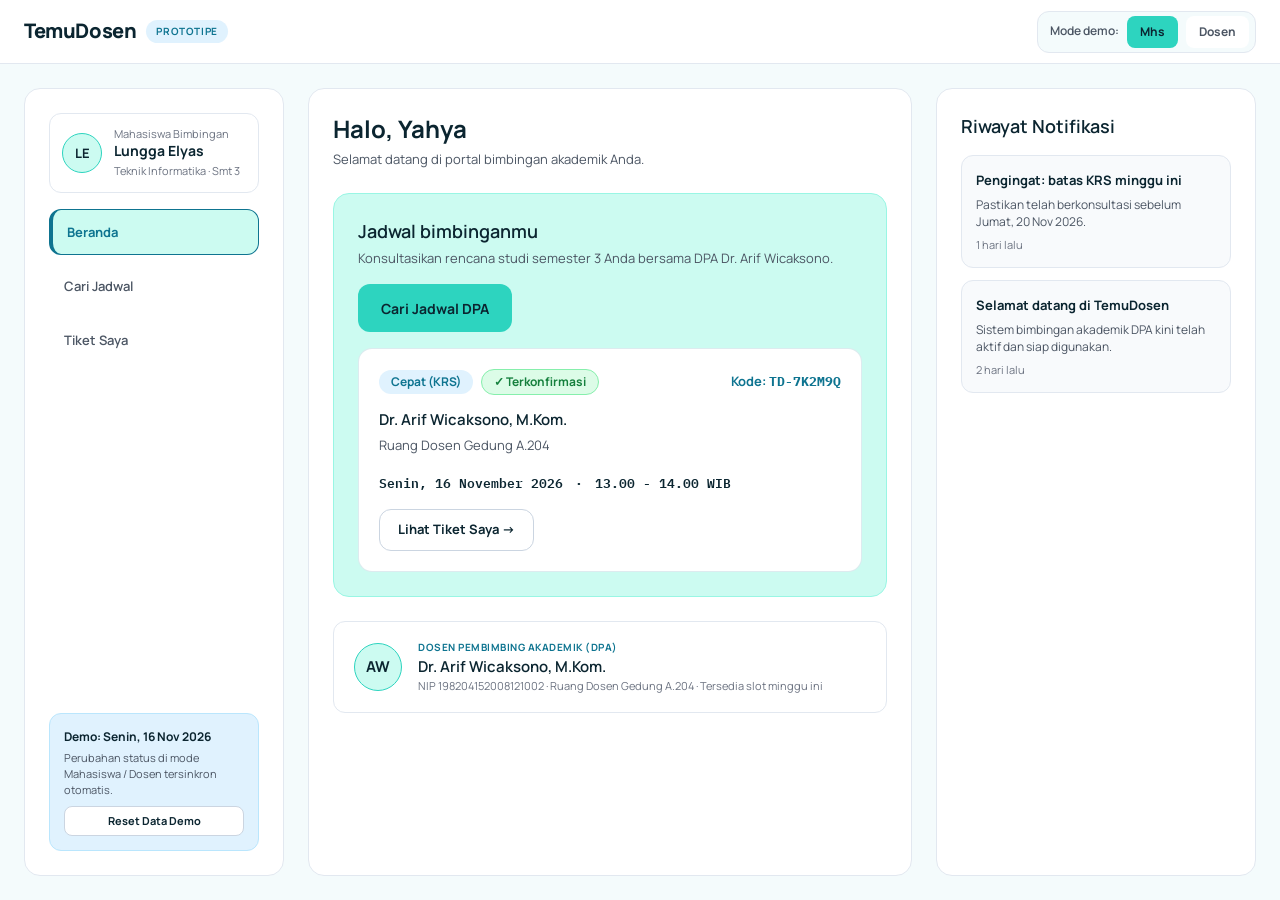
==== commit 95eca0c2: "update kode lebih rapi" ====
--- a/index.html
+++ b/index.html
@@ -1,5 +1,6 @@
 <!DOCTYPE html>
 <html lang="id">
+
 <head>
   <meta charset="UTF-8">
   <meta name="viewport" content="width=device-width, initial-scale=1.0">
@@ -7,12 +8,15 @@
   <!-- Google Fonts: Manrope & IBM Plex Mono -->
   <link rel="preconnect" href="https://fonts.googleapis.com">
   <link rel="preconnect" href="https://fonts.gstatic.com" crossorigin>
-  <link href="https://fonts.googleapis.com/css2?family=IBM+Plex+Mono:wght@400;500;600;700&family=Manrope:wght@400;500;600;700;800&display=swap" rel="stylesheet">
+  <link
+    href="https://fonts.googleapis.com/css2?family=IBM+Plex+Mono:wght@400;500;600;700&family=Manrope:wght@400;500;600;700;800&display=swap"
+    rel="stylesheet">
   <!-- Bootstrap 5 CSS untuk membantu styling tombol dan utilitas -->
   <link href="https://cdn.jsdelivr.net/npm/bootstrap@5.3.3/dist/css/bootstrap.min.css" rel="stylesheet">
   <!-- Stylesheet Utama TemuDosen -->
   <link rel="stylesheet" href="css/style.css">
 </head>
+
 <body data-page="beranda">
   <!-- ==================== TOP NAVBAR ==================== -->
   <header class="topbar">
@@ -25,8 +29,8 @@
       <!-- Pengalih Mode Demo antar Halaman Mahasiswa & Dosen -->
       <div class="mode-switcher" aria-label="Pengalih Mode Demo">
         <span class="mode-switcher-label">Mode demo:</span>
-        <a href="index.html" class="btn btn-sm mode-btn is-active" aria-current="page">🎓 Mhs</a>
-        <a href="atur-jadwal.html" class="btn btn-sm mode-btn">💼 Dosen</a>
+        <a href="index.html" class="btn btn-sm mode-btn is-active" aria-current="page">Mhs</a>
+        <a href="atur-jadwal.html" class="btn btn-sm mode-btn">Dosen</a>
       </div>
     </div>
   </header>
@@ -37,10 +41,10 @@
     <nav class="sidebar" aria-label="Menu Navigasi Mahasiswa">
       <!-- Kartu Profil Mahasiswa -->
       <div class="profile-card">
-        <div class="avatar" aria-hidden="true">RV</div>
+        <div class="avatar" aria-hidden="true">LE</div>
         <div>
           <span class="caption d-block">Mahasiswa Bimbingan</span>
-          <div class="profile-name">Yahya</div>
+          <div class="profile-name">Lungga Elyas</div>
           <span class="caption">Teknik Informatika · Smt 3</span>
         </div>
       </div>
@@ -49,19 +53,16 @@
       <ul class="nav-menu">
         <li>
           <a href="index.html" class="nav-item is-active" aria-current="page">
-            <span>🏠</span>
             <span>Beranda</span>
           </a>
         </li>
         <li>
           <a href="cari-jadwal.html" class="nav-item">
-            <span>📅</span>
             <span>Cari Jadwal</span>
           </a>
         </li>
         <li>
           <a href="tiket.html" class="nav-item">
-            <span>🎫</span>
             <span>Tiket Saya</span>
           </a>
         </li>
@@ -69,10 +70,10 @@
 
       <!-- Kotak Informasi Demo -->
       <div class="demo-callout">
-        <strong>⏰ Demo: Senin, 16 Nov 2026</strong>
+        <strong>Demo: Senin, 16 Nov 2026</strong>
         <p>Perubahan status di mode Mahasiswa / Dosen tersinkron otomatis.</p>
         <button type="button" id="btnResetDemo" class="btn btn-outline-secondary btn-sm w-100 btn-reset-demo">
-          ↻ Reset Data Demo
+          Reset Data Demo
         </button>
       </div>
     </nav>
@@ -80,7 +81,7 @@
     <!-- ZONA 2: KONTEN UTAMA (LAYAR 1 — BERANDA) -->
     <main class="main-content">
       <section>
-        <h1 class="page-title">Halo, Yahya 👋</h1>
+        <h1 class="page-title">Halo, Yahya</h1>
         <p class="page-subtitle">Selamat datang di portal bimbingan akademik Anda.</p>
       </section>
 
@@ -92,7 +93,7 @@
             <p class="page-subtitle">Konsultasikan rencana studi semester 3 Anda bersama DPA Dr. Arif Wicaksono.</p>
           </div>
           <a href="cari-jadwal.html" class="btn btn-primary btn-lg">
-            🔍 Cari Jadwal DPA
+            Cari Jadwal DPA
           </a>
         </div>
 
@@ -116,9 +117,9 @@
 
             <div class="ticket-card-bottom">
               <div class="ticket-datetime mono">
-                <span>📅 Senin, 16 November 2026</span>
+                <span>Senin, 16 November 2026</span>
                 <span>·</span>
-                <span>⏰ 13.00 - 14.00 WIB</span>
+                <span>13.00 - 14.00 WIB</span>
               </div>
               <a href="tiket.html" class="btn btn-outline-secondary">
                 Lihat Tiket Saya →
@@ -145,13 +146,13 @@
 
       <div id="notifList" class="notif-list">
         <article class="notif-card">
-          <div class="notif-title">📌 Pengingat: batas KRS minggu ini</div>
+          <div class="notif-title">Pengingat: batas KRS minggu ini</div>
           <p class="notif-body">Pastikan telah berkonsultasi sebelum Jumat, 20 Nov 2026.</p>
           <span class="caption">1 hari lalu</span>
         </article>
 
         <article class="notif-card">
-          <div class="notif-title">👋 Selamat datang di TemuDosen</div>
+          <div class="notif-title">Selamat datang di TemuDosen</div>
           <p class="notif-body">Sistem bimbingan akademik DPA kini telah aktif dan siap digunakan.</p>
           <span class="caption">2 hari lalu</span>
         </article>
@@ -164,4 +165,5 @@
 
   <script src="js/app.js"></script>
 </body>
-</html>
+
+</html>
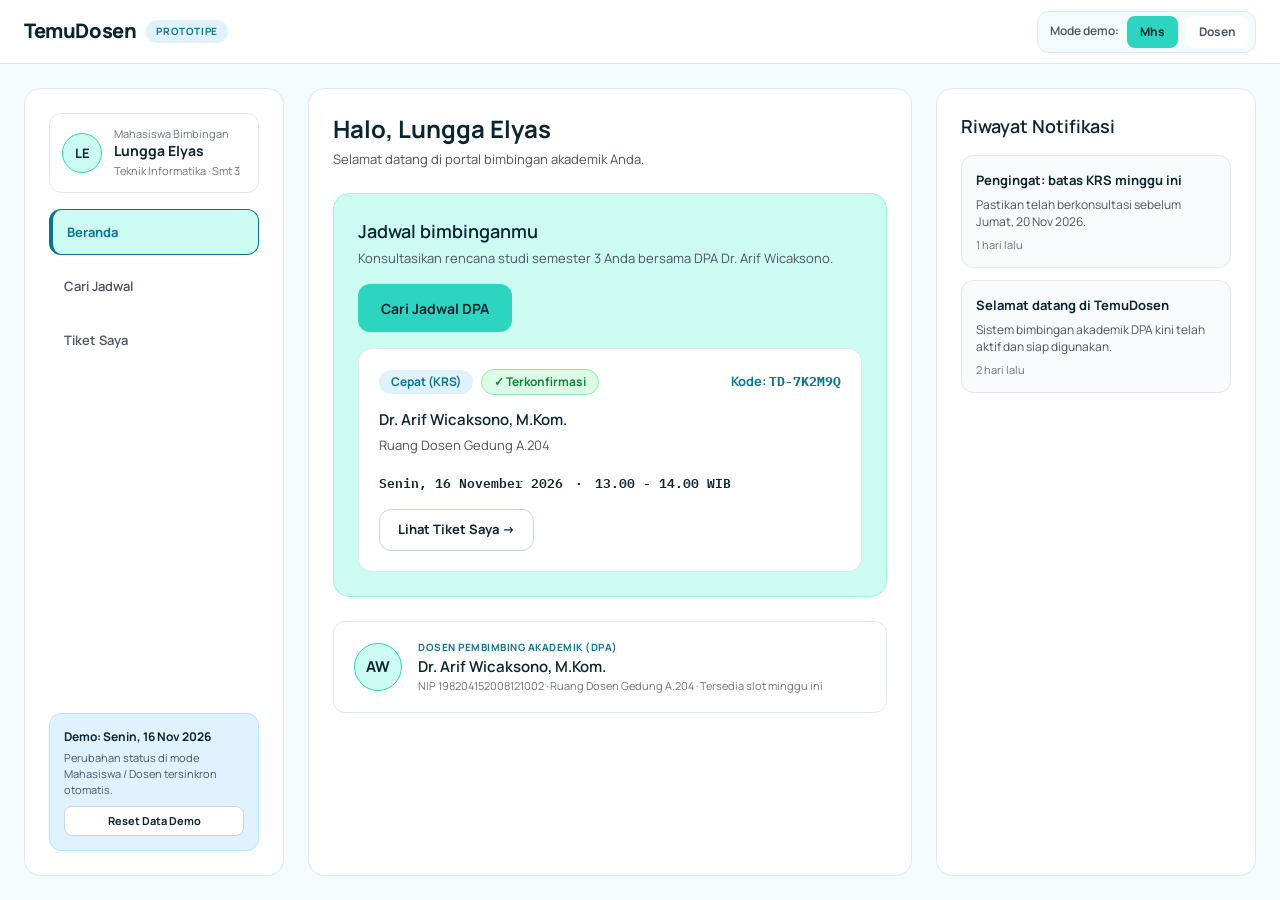
==== commit 306c3d62: "Sesuaikan nama mahasiswa menjadi Lungga Elyas" ====
--- a/index.html
+++ b/index.html
@@ -81,7 +81,7 @@
     <!-- ZONA 2: KONTEN UTAMA (LAYAR 1 — BERANDA) -->
     <main class="main-content">
       <section>
-        <h1 class="page-title">Halo, Yahya</h1>
+        <h1 class="page-title">Halo, Lungga Elyas</h1>
         <p class="page-subtitle">Selamat datang di portal bimbingan akademik Anda.</p>
       </section>
 
